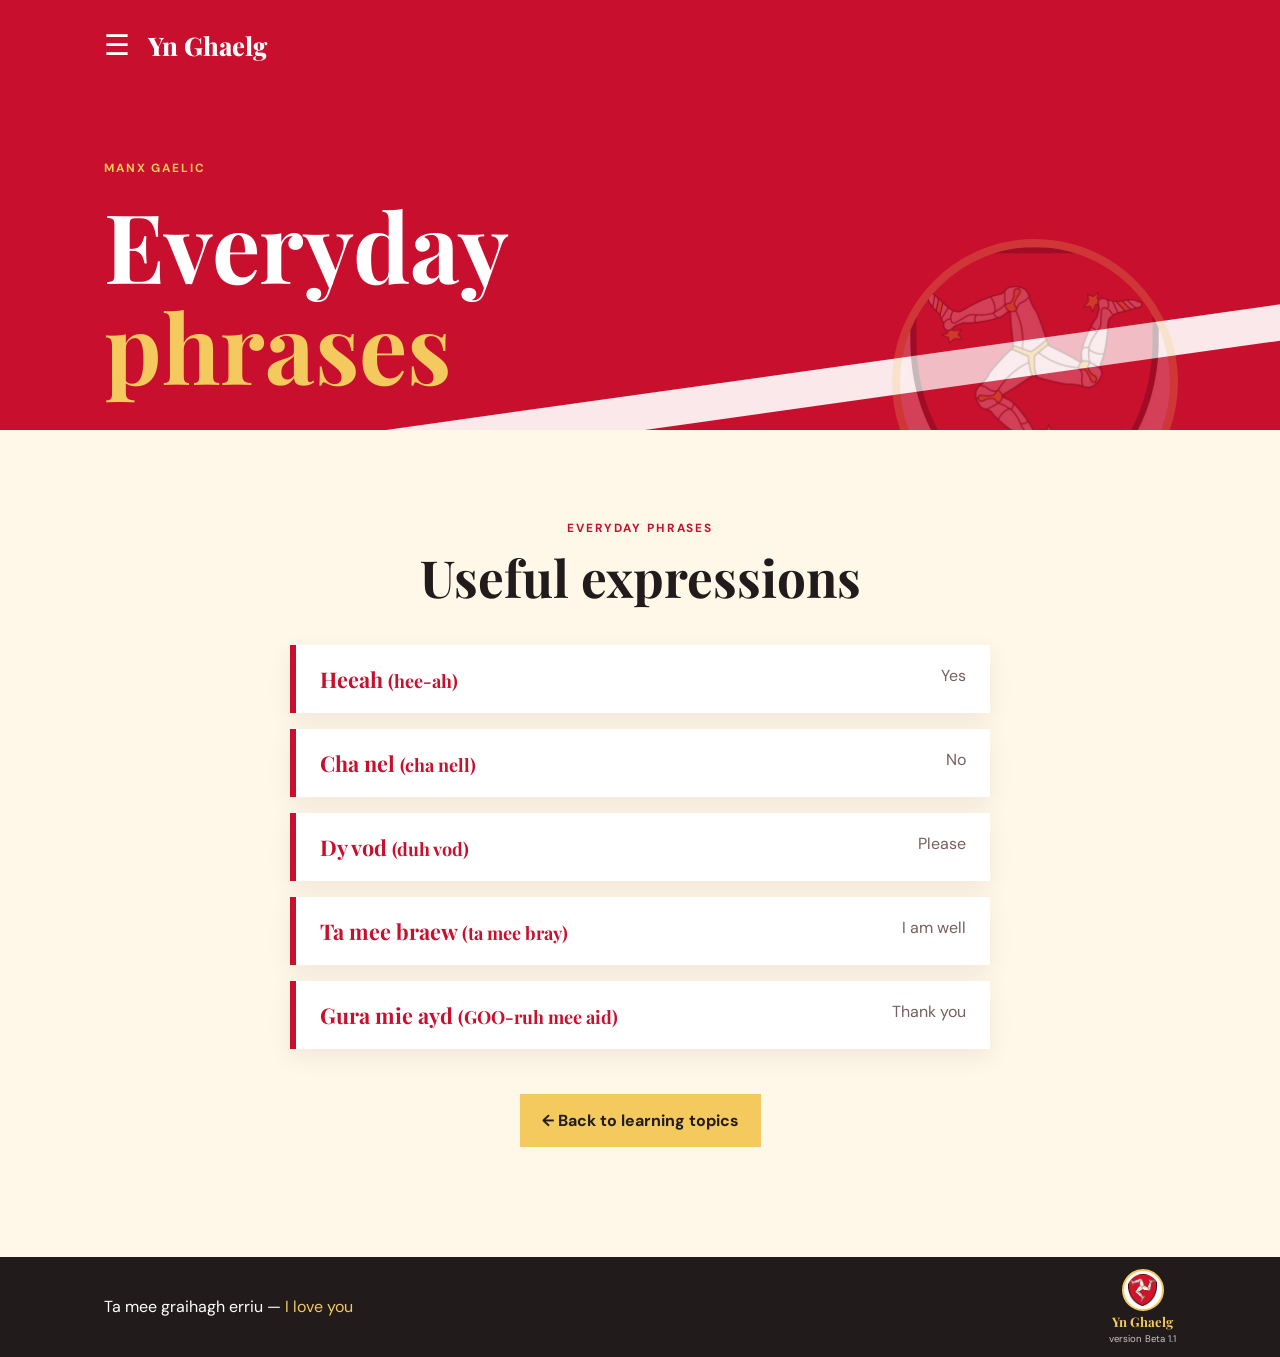
==== everyday.html @ 62195fd2 "Add files via upload" ====
<!DOCTYPE html>
<html lang="en">
<head>
  <meta charset="UTF-8" />
  <meta name="viewport" content="width=device-width, initial-scale=1.0" />
  <title>Everyday Phrases | Yn Ghaelg</title>
  <link rel="stylesheet" href="styles2.css" />
  <link rel="icon" href="Coat_of_arms_of_Isle_of_Man.svg.webp" />
</head>
<body>
  <header class="page-header">
    <nav class="navbar">
      <button class="menu-button" id="menuButton" aria-label="Open navigation menu">☰</button>
      <a class="brand" href="index.html">Yn Ghaelg</a>
      <div class="nav-links" id="navLinks">
        <a href="index.html">Main page</a>
        <a href="page1.html">Vocabulary</a>
        <a href="page2.html">Learning topics</a>
      </div>
    </nav>

    <div class="header-content">
      <p class="eyebrow">Manx Gaelic</p>
      <h1>Everyday <span>phrases</span></h1>
    </div>
  </header>

  <main class="learning-section">
    <p class="section-label">EVERYDAY PHRASES</p>
    <h2>Useful expressions</h2>

    <div class="category-list">
      <div class="category-item"><strong>Heeah <small>(hee-ah)</small></strong><span>Yes</span></div>
      <div class="category-item"><strong>Cha nel <small>(cha nell)</small></strong><span>No</span></div>
      <div class="category-item"><strong>Dy vod <small>(duh vod)</small></strong><span>Please</span></div>
      <div class="category-item"><strong>Ta mee braew <small>(ta mee bray)</small></strong><span>I am well</span></div>
      <div class="category-item"><strong>Gura mie ayd <small>(GOO-ruh mee aid)</small></strong><span>Thank you</span></div>
    </div>

    <a class="return-button" href="page2.html">← Back to learning topics</a>
  </main>
 <footer>
    <p>Ta mee graihagh erriu — <span>I love you</span></p>

    <div class="footer-brand">
      <img
        src="Coat_of_arms_of_Isle_of_Man.svg.webp"
        alt="Manx triskelion logo"
      />
      <strong>Yn Ghaelg</strong>
      <small>version Beta 1.1</small>
    </div>
  </footer>

  <script src="script2.js"></script>
</body>
</html>
---- styles2.css ----
@import url("https://fonts.googleapis.com/css2?family=DM+Sans:wght@400;500;700&family=Playfair+Display:wght@600;700;800&display=swap");

:root {
  --red: #c8102e;
  --dark-red: #8f0b20;
  --cream: #fff8e9;
  --gold: #f4c95d;
  --ink: #211b1c;
  --muted: #765f60;
  --white: #ffffff;
  --crest-image: url("Coat_of_arms_of_Isle_of_Man.svg.jpg");
}

* {
  box-sizing: border-box;
  scroll-behavior: smooth;
}

body {
  background: var(--cream);
  color: var(--ink);
  font-family: "DM Sans", sans-serif;
  margin: 0;
}

.page-header {
  background: var(--red);
  color: var(--white);
  min-height: 430px;
  overflow: hidden;
  position: relative;
}

.page-header::before {
  background: var(--white);
  content: "";
  height: 36px;
  left: -10%;
  opacity: 0.9;
  position: absolute;
  top: 390px;
  transform: rotate(-8deg);
  width: 125%;
}

.page-header::after {
  background: var(--white) var(--crest-image) center / contain no-repeat;
  border: 8px solid var(--gold);
  border-radius: 50%;
  bottom: -95px;
  content: "";
  height: 270px;
  opacity: 0.2;
  position: absolute;
  right: 8%;
  width: 270px;
}

.navbar {
  align-items: center;
  display: flex;
  gap: 18px;
  margin: auto;
  max-width: 1120px;
  padding: 28px 24px;
  position: relative;
  z-index: 2;
}

.brand {
  color: var(--white);
  font-family: "Playfair Display", serif;
  font-size: 1.6rem;
  font-weight: 800;
  text-decoration: none;
}

.menu-button {
  background: transparent;
  border: 0;
  color: var(--white);
  cursor: pointer;
  display: block;
  font-size: 1.8rem;
  line-height: 1;
  padding: 0;
}

.nav-links {
  background: var(--dark-red);
  display: none;
  flex-direction: column;
  gap: 16px;
  left: 24px;
  padding: 20px;
  position: absolute;
  top: 78px;
  z-index: 3;
}

.nav-links.open {
  display: flex;
}

.nav-links a {
  color: var(--white);
  font-size: 0.9rem;
  font-weight: 700;
  text-decoration: none;
}

.nav-links a:hover {
  color: var(--gold);
}

.back-link {
  border: 1px solid var(--gold);
  padding: 10px 14px;
}

.header-content {
  margin: 70px auto 0;
  max-width: 1120px;
  padding: 0 24px;
  position: relative;
  z-index: 1;
}

.eyebrow,
.section-label {
  font-size: 0.74rem;
  font-weight: 700;
  letter-spacing: 0.16em;
  text-transform: uppercase;
}

.eyebrow {
  color: var(--gold);
}

h1,
h2,
h3 {
  font-family: "Playfair Display", serif;
  line-height: 1.05;
}

h1 {
  font-size: clamp(3rem, 8vw, 6rem);
  margin: 18px 0;
  max-width: 760px;
}

h1 span {
  color: var(--gold);
}

.header-text {
  font-size: 1.1rem;
  line-height: 1.7;
  max-width: 520px;
}

.learning-section {
  margin: auto;
  max-width: 1120px;
  min-height: 430px;
  padding: 90px 24px 110px;
  text-align: center;
}

.learning-section .section-label {
  color: var(--red);
  margin: 0;
}

h2 {
  font-size: clamp(2.2rem, 4vw, 4rem);
  margin: 15px 0 40px;
}

.learning-grid {
  display: grid;
  gap: 20px;
  grid-template-columns: repeat(2, minmax(240px, 360px));
  justify-content: center;
  margin: 0 auto;
  max-width: 760px;
}

.learning-button {
  background: var(--white);
  border-left: 6px solid var(--red);
  box-shadow: 0 8px 25px rgba(64, 22, 28, 0.1);
  color: var(--ink);
  display: flex;
  flex-direction: column;
  gap: 12px;
  min-height: 150px;
  padding: 28px;
  text-align: left;
  text-decoration: none;
  transition: 0.25s ease;
}

.learning-button:hover {
  background: var(--red);
  color: var(--white);
  transform: translateY(-6px);
}

.learning-button strong {
  color: var(--red);
  font-family: "Playfair Display", serif;
  font-size: 1.7rem;
}

.learning-button:hover strong {
  color: var(--gold);
}

.learning-button span {
  color: var(--muted);
  line-height: 1.5;
}

.learning-button:hover span {
  color: var(--white);
}

.return-button {
  background: var(--gold);
  color: var(--ink);
  display: inline-block;
  font-weight: 700;
  margin-top: 45px;
  padding: 16px 22px;
  text-decoration: none;
  transition: 0.25s ease;
}

.return-button:hover {
  transform: translateY(-3px);
}

.category-list {
  display: grid;
  gap: 16px;
  margin: 0 auto;
  max-width: 700px;
  text-align: left;
}

.category-item {
  background: var(--white);
  border-left: 6px solid var(--red);
  box-shadow: 0 8px 25px rgba(64, 22, 28, 0.08);
  display: flex;
  justify-content: space-between;
  gap: 20px;
  padding: 20px 24px;
}

.category-item strong {
  color: var(--red);
  font-family: "Playfair Display", serif;
  font-size: 1.35rem;
}

.category-item span {
  color: var(--muted);
}

footer {
  align-items: center;
  background: var(--ink);
  color: var(--white);
  display: flex;
  gap: 24px;
  justify-content: space-between;
  min-height: 92px;
  padding: 12px max(24px, calc((100% - 1072px) / 2));
}

footer p {
  flex: 1 1 auto;
  margin: 0;
}

footer span {
  color: var(--gold);
}

.footer-brand {
  align-items: center;
  display: flex;
  flex: 0 0 auto;
  flex-direction: column;
  gap: 2px;
  text-align: center;
}

.footer-brand img {
  background: var(--white);
  border: 2px solid var(--gold);
  border-radius: 50%;
  height: 42px;
  object-fit: contain;
  padding: 3px;
  width: 42px;
}

.footer-brand strong {
  color: var(--gold);
  font-family: "Playfair Display", serif;
  font-size: 0.82rem;
}

.footer-brand small {
  font-size: 0.6rem;
  opacity: 0.75;
}

@media (max-width: 700px) {
  .page-header {
    min-height: 500px;
  }

  .page-header::before {
    top: 450px;
  }

  .page-header::after {
    bottom: -75px;
    height: 190px;
    right: -35px;
    width: 190px;
  }

  .header-content {
    margin-top: 45px;
  }

  .learning-grid {
    grid-template-columns: 1fr;
  }

  .category-item {
    flex-direction: column;
    gap: 8px;
  }

  footer {
    align-items: center;
    gap: 12px;
    padding: 12px 16px;
  }

  footer p {
    font-size: 0.78rem;
  }

  .footer-brand img {
    height: 36px;
    width: 36px;
  }
}
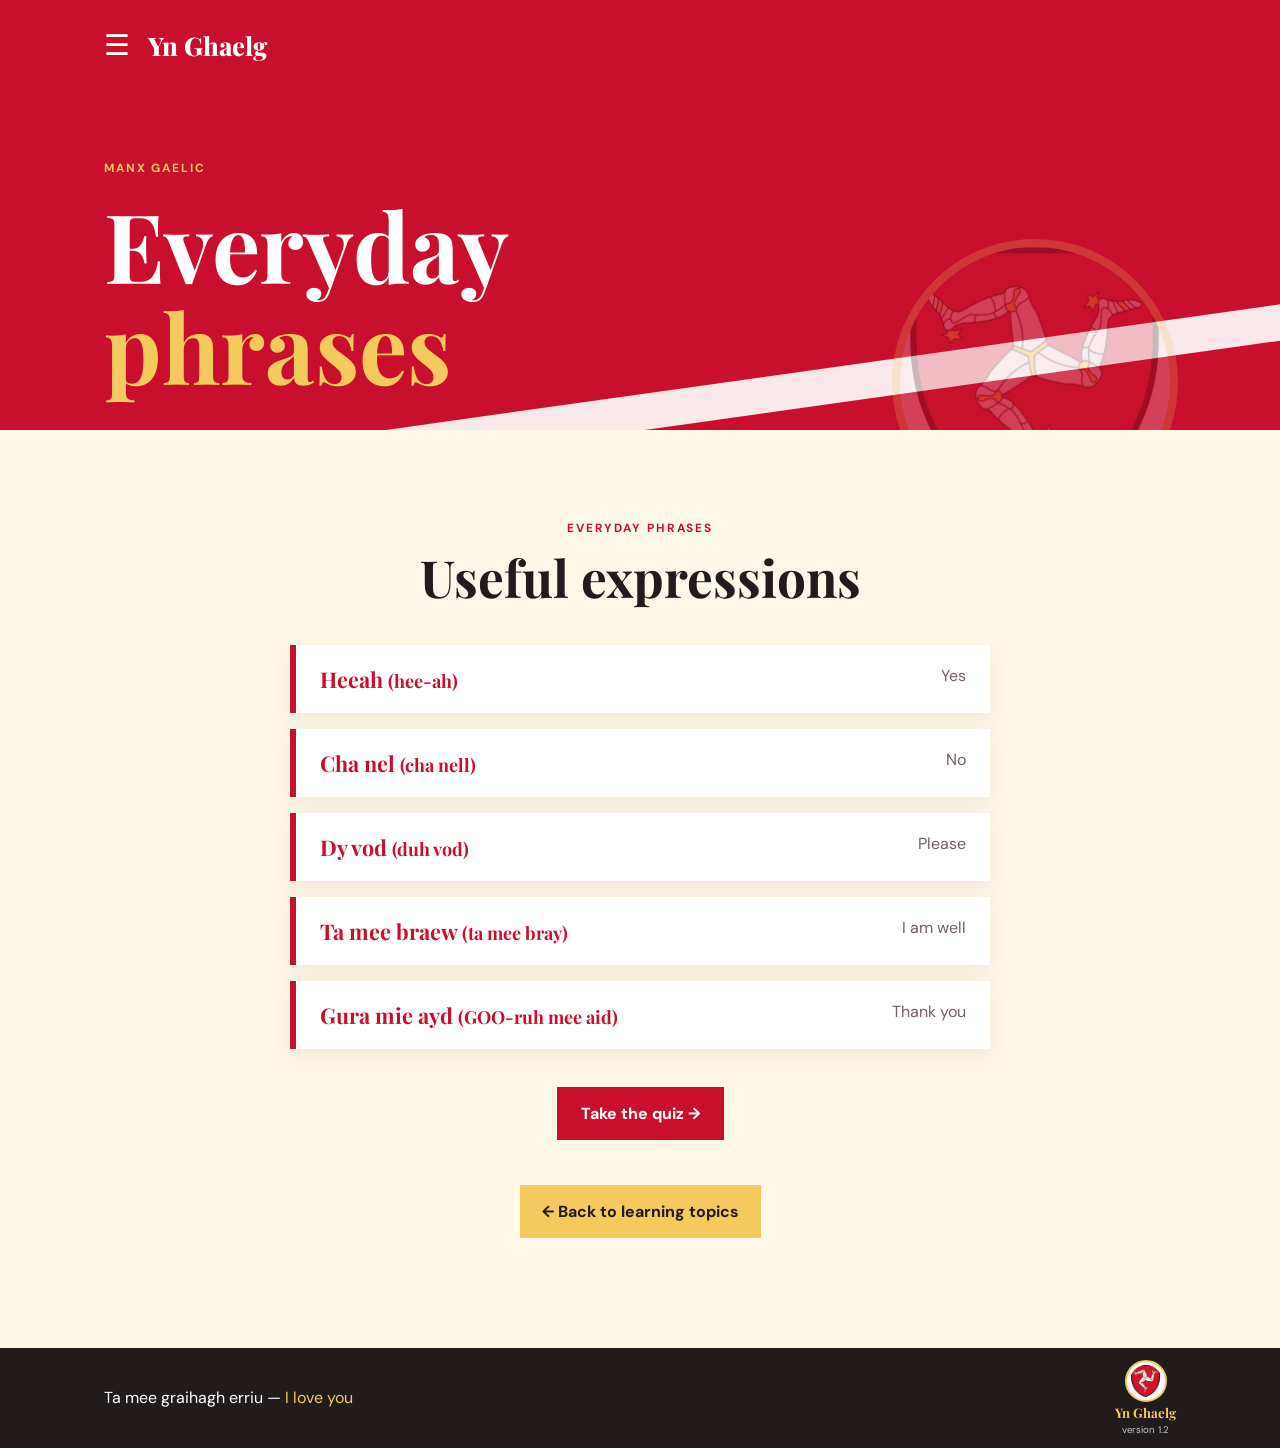
==== commit 19c05544: "Update version number and fix HTML structure Updated footer version number and ensured proper HTML s" ====
--- a/everyday.html
+++ b/everyday.html
@@ -48,10 +48,10 @@
         alt="Manx triskelion logo"
       />
       <strong>Yn Ghaelg</strong>
-      <small>version Beta 1.1</small>
+      <small>version 1.2</small>
     </div>
   </footer>
 
   <script src="script2.js"></script>
 </body>
-</html>+</html>
